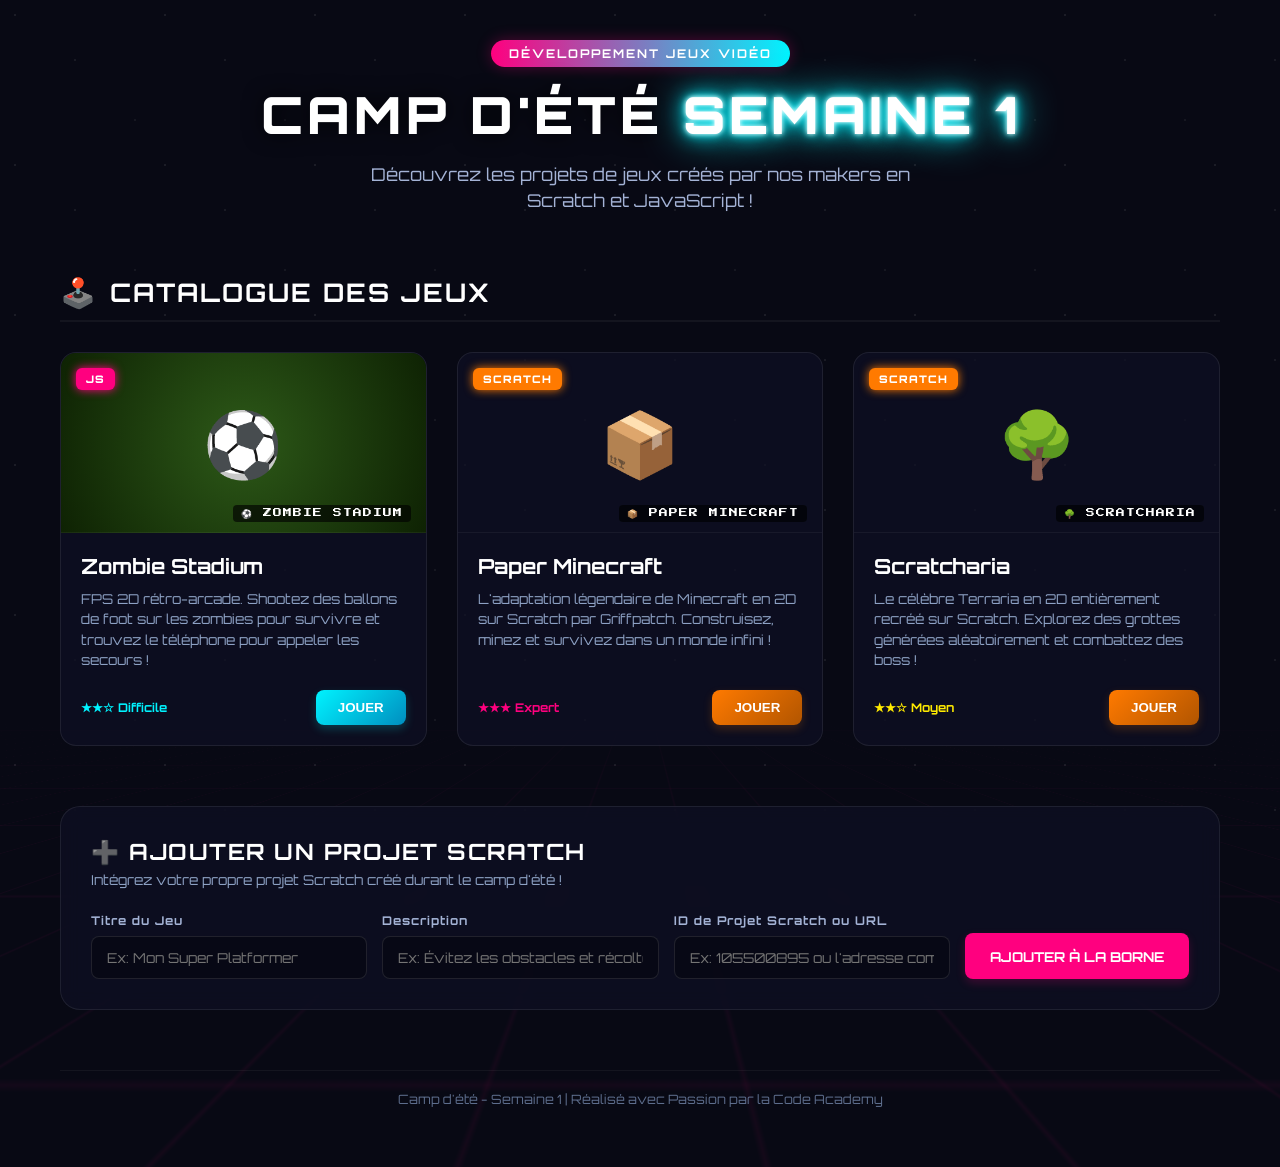
==== index.html @ 4192f021 "Initial commit - Portail Arcade & Zombie Stadium" ====
<!DOCTYPE html>
<html lang="fr">
<head>
    <meta charset="UTF-8">
    <meta name="viewport" content="width=device-width, initial-scale=1.0">
    <title>Camp d'été Semaine 1 - Borne d'Arcade</title>
    <!-- Polices Rétro & Modernes -->
    <link rel="preconnect" href="https://fonts.googleapis.com">
    <link rel="preconnect" href="https://fonts.gstatic.com" crossorigin>
    <link href="https://fonts.googleapis.com/css2?family=Orbitron:wght@400;700;900&family=Press+Start+2P&family=VT323&display=swap" rel="stylesheet">
    <link rel="stylesheet" href="portal_style.css">
</head>
<body>
    <div id="stars-background"></div>
    <div id="grid-background"></div>

    <div class="container">
        <!-- En-tête du Portail -->
        <header class="portal-header">
            <div class="sub-badge">DÉVELOPPEMENT JEUX VIDÉO</div>
            <h1 class="portal-title">CAMP D'ÉTÉ <span class="neon-text">SEMAINE 1</span></h1>
            <p class="portal-tagline">Découvrez les projets de jeux créés par nos makers en Scratch et JavaScript !</p>
        </header>

        <!-- Catalogue des Jeux -->
        <main class="games-catalog">
            <h2 class="section-title"><span class="icon">🕹️</span> CATALOGUE DES JEUX</h2>
            
            <div id="games-grid" class="games-grid">
                <!-- Jeu JS : Zombie Stadium (Default 1) -->
                <div class="game-card js-card" data-game-type="js" data-src="./zombie_stadium.html">
                    <div class="card-badge tag-js">JAVASCRIPT</div>
                    <div class="card-preview">
                        <div class="preview-overlay">⚽ ZOMBIE STADIUM</div>
                    </div>
                    <div class="card-content">
                        <h3>Zombie Stadium</h3>
                        <p class="card-desc">FPS 2D rétro-arcade. Shootez des ballons de foot sur les zombies pour survivre et trouvez le téléphone pour appeler les secours !</p>
                        <div class="card-controls">
                            <span class="difficulty easy">★★☆ Difficile</span>
                            <button class="play-btn">JOUER</button>
                        </div>
                    </div>
                </div>

                <!-- Jeu Scratch : Paper Minecraft (Default 2) -->
                <div class="game-card scratch-card" data-game-type="scratch" data-src="10128407">
                    <div class="card-badge tag-scratch">SCRATCH</div>
                    <div class="card-preview scratch-bg-1">
                        <div class="preview-overlay">📦 PAPER MINECRAFT</div>
                    </div>
                    <div class="card-content">
                        <h3>Paper Minecraft</h3>
                        <p class="card-desc">L'adaptation légendaire de Minecraft en 2D sur Scratch par Griffpatch. Construisez, minez et survivez !</p>
                        <div class="card-controls">
                            <span class="difficulty hard">★★★ Expert</span>
                            <button class="play-btn">JOUER</button>
                        </div>
                    </div>
                </div>

                <!-- Jeu Scratch : Scratcharia (Default 3) -->
                <div class="game-card scratch-card" data-game-type="scratch" data-src="12513470">
                    <div class="card-badge tag-scratch">SCRATCH</div>
                    <div class="card-preview scratch-bg-2">
                        <div class="preview-overlay">🌳 SCRATCHARIA</div>
                    </div>
                    <div class="card-content">
                        <h3>Scratcharia</h3>
                        <p class="card-desc">Le célèbre Terraria en 2D entièrement recréé sur Scratch. Explorez des grottes et combattez des boss !</p>
                        <div class="card-controls">
                            <span class="difficulty normal">★★☆ Moyen</span>
                            <button class="play-btn">JOUER</button>
                        </div>
                    </div>
                </div>
            </div>
        </main>

        <!-- Formulaire d'Ajout de Jeux Scratch -->
        <section class="add-game-section">
            <div class="form-header">
                <h2><span class="icon">➕</span> AJOUTER UN PROJET SCRATCH</h2>
                <p>Intégrez votre propre projet Scratch créé durant le camp d'été !</p>
            </div>
            
            <form id="add-game-form" class="add-game-form">
                <div class="form-group">
                    <label for="game-title">Titre du Jeu</label>
                    <input type="text" id="game-title" placeholder="Ex: Mon Super Platformer" required>
                </div>
                <div class="form-group">
                    <label for="game-desc">Description</label>
                    <input type="text" id="game-desc" placeholder="Ex: Évitez les obstacles et récoltez des pièces..." required>
                </div>
                <div class="form-group">
                    <label for="scratch-id">ID de Projet Scratch ou URL</label>
                    <input type="text" id="scratch-id" placeholder="Ex: 105500895 ou l'adresse complète du projet" required>
                </div>
                <button type="submit" class="submit-btn">AJOUTER À LA BORNE</button>
            </form>
        </section>

        <!-- Footer -->
        <footer class="portal-footer">
            <p>Camp d'été - Semaine 1 | Réalisé avec Passion par la Code Academy</p>
        </footer>
    </div>

    <!-- MODAL DE LA BORNE D'ARCADE (Interactive Cabinet) -->
    <div id="arcade-modal" class="arcade-modal">
        <div class="cabinet-overlay-close" id="btn-close-overlay"></div>
        <div class="arcade-cabinet-structure">
            <!-- Haut de la borne d'arcade (Marquee lumineuse) -->
            <div class="cabinet-marquee">
                <div class="marquee-text neon-magenta-glow">ARCADE WEEK 1</div>
            </div>

            <!-- Partie écran de la borne -->
            <div class="cabinet-body">
                <div class="cabinet-screen-bezel">
                    <!-- Filtres CRT rétro -->
                    <div id="modal-crt-overlay" class="crt-on"></div>
                    <div id="modal-scanline-overlay"></div>
                    
                    <!-- L'Écran du Jeu (Iframe) -->
                    <div class="screen-glass">
                        <iframe id="arcade-iframe" src="" allowtransparency="true" frameborder="0" scrolling="no" allowfullscreen="true" allow="autoplay; gamepad"></iframe>
                    </div>
                </div>

                <!-- Panneau de contrôle physique de la borne (Boutons / Joystick stylisés) -->
                <div class="cabinet-controls-panel">
                    <div class="joystick-group">
                        <div class="joystick-base">
                            <div class="joystick-shaft">
                                <div class="joystick-ball"></div>
                            </div>
                        </div>
                        <span class="control-label">DIRECTION</span>
                    </div>

                    <div class="cabinet-status-screen">
                        <div class="status-title" id="active-game-title">CHARGEMENT...</div>
                        <div class="status-action">COIN : 1 / PLAYER 1</div>
                    </div>

                    <div class="action-buttons-group">
                        <div class="btn-item">
                            <button class="arcade-phy-btn btn-red" id="btn-modal-crt" title="Filtre CRT"></button>
                            <span class="control-label">CRT ON/OFF</span>
                        </div>
                        <div class="btn-item">
                            <button class="arcade-phy-btn btn-blue" id="btn-modal-fullscreen" title="Plein Écran"></button>
                            <span class="control-label">P. ÉCRAN</span>
                        </div>
                        <div class="btn-item">
                            <button class="arcade-phy-btn btn-yellow" id="btn-modal-close" title="Quitter"></button>
                            <span class="control-label">QUITTER</span>
                        </div>
                    </div>
                </div>
            </div>
            
            <!-- Bas de la borne d'arcade (Monnayeur stylisé) -->
            <div class="cabinet-coin-door">
                <div class="coin-insert">
                    <div class="coin-slot"></div>
                    <div class="coin-button">25¢ INSERT COIN TO PLAY</div>
                </div>
            </div>
        </div>
    </div>
    
    <script src="portal.js"></script>
</body>
</html>
---- portal_style.css ----
/* Design Système Portail */
:root {
    --bg-deep: #080914;
    --neon-pink: #ff007f;
    --neon-blue: #00f3ff;
    --neon-orange: #ff7a00;
    --neon-yellow: #ffea00;
    --glass-bg: rgba(15, 17, 36, 0.7);
    --glass-border: rgba(255, 255, 255, 0.08);
    --card-hover-shadow: 0 10px 30px rgba(0, 243, 255, 0.2);
}

* {
    box-sizing: border-box;
    margin: 0;
    padding: 0;
}

body {
    background-color: var(--bg-deep);
    color: #ffffff;
    font-family: 'Orbitron', 'Segoe UI', Tahoma, Geneva, Verdana, sans-serif;
    min-height: 100vh;
    overflow-x: hidden;
    position: relative;
}

/* Arrière-plans cyberpunk animés */
#stars-background {
    position: fixed;
    top: 0;
    left: 0;
    width: 100%;
    height: 100%;
    background-image: 
        radial-gradient(circle at 10% 10%, rgba(255,255,255,0.08) 1px, transparent 1px),
        radial-gradient(circle at 90% 80%, rgba(255,255,255,0.06) 1px, transparent 1px),
        radial-gradient(circle at 50% 40%, rgba(255,255,255,0.07) 1.5px, transparent 1.5px);
    background-size: 150px 150px;
    z-index: -2;
}

#grid-background {
    position: fixed;
    bottom: -150px;
    left: -50%;
    width: 200%;
    height: 600px;
    background-image: 
        linear-gradient(rgba(255, 0, 127, 0.05) 1px, transparent 1px),
        linear-gradient(90deg, rgba(255, 0, 127, 0.05) 1px, transparent 1px);
    background-size: 50px 50px;
    transform: perspective(300px) rotateX(75deg);
    z-index: -1;
    pointer-events: none;
    mask-image: linear-gradient(to top, rgba(0,0,0,1) 0%, rgba(0,0,0,0) 80%);
}

.container {
    max-width: 1200px;
    margin: 0 auto;
    padding: 40px 20px;
}

/* En-tête */
.portal-header {
    text-align: center;
    margin-bottom: 60px;
}

.sub-badge {
    display: inline-block;
    background: linear-gradient(90deg, var(--neon-pink), var(--neon-blue));
    padding: 6px 18px;
    border-radius: 20px;
    font-size: 0.75rem;
    font-weight: bold;
    letter-spacing: 2px;
    margin-bottom: 15px;
    box-shadow: 0 0 15px rgba(255, 0, 127, 0.3);
}

.portal-title {
    font-size: 3.2rem;
    font-weight: 900;
    letter-spacing: 4px;
    margin-bottom: 15px;
    text-shadow: 0 0 20px rgba(0,0,0,0.8);
}

.portal-title span {
    color: #fff;
    text-shadow: 
        0 0 5px #fff,
        0 0 10px var(--neon-blue),
        0 0 20px var(--neon-blue),
        0 0 40px var(--neon-blue);
}

.portal-tagline {
    font-size: 1.1rem;
    color: #a4b3d6;
    max-width: 600px;
    margin: 0 auto;
    line-height: 1.5;
}

/* Catalogue Section */
.section-title {
    font-size: 1.6rem;
    letter-spacing: 2px;
    margin-bottom: 30px;
    border-bottom: 2px solid rgba(255, 255, 255, 0.05);
    padding-bottom: 10px;
    display: flex;
    align-items: center;
    gap: 12px;
}

.section-title .icon {
    font-size: 1.8rem;
}

/* Grille de cartes de jeux */
.games-grid {
    display: grid;
    grid-template-columns: repeat(auto-fill, minmax(340px, 1fr));
    gap: 30px;
    margin-bottom: 60px;
}

.game-card {
    background: var(--glass-bg);
    border: 1px solid var(--glass-border);
    border-radius: 16px;
    overflow: hidden;
    position: relative;
    transition: all 0.3s cubic-bezier(0.165, 0.84, 0.44, 1);
    display: flex;
    flex-direction: column;
}

.game-card:hover {
    transform: translateY(-8px);
    border-color: var(--neon-blue);
    box-shadow: var(--card-hover-shadow);
}

.game-card.scratch-card:hover {
    border-color: var(--neon-orange);
    box-shadow: 0 10px 30px rgba(255, 122, 0, 0.15);
}

.card-badge {
    position: absolute;
    top: 15px;
    left: 15px;
    padding: 4px 10px;
    border-radius: 6px;
    font-size: 0.65rem;
    font-weight: 900;
    letter-spacing: 1px;
    z-index: 5;
}

.tag-js {
    background: var(--neon-pink);
    box-shadow: 0 0 10px var(--neon-pink);
}

.tag-scratch {
    background: var(--neon-orange);
    box-shadow: 0 0 10px var(--neon-orange);
}

.card-preview {
    height: 180px;
    background: linear-gradient(135deg, #1d2138 0%, #0d0f1b 100%);
    position: relative;
    display: flex;
    justify-content: center;
    align-items: center;
    border-bottom: 1px solid rgba(255,255,255,0.05);
    background-size: cover;
    background-position: center;
}

/* Image par défaut pour Zombie Stadium */
.js-card .card-preview {
    background-image: radial-gradient(circle, #2d5918 0%, #0e2203 100%);
}

.js-card .card-preview::before {
    content: '⚽';
    font-size: 4rem;
}

/* Décorations pour Scratch cards */
.scratch-bg-1 {
    background-image: radial-gradient(circle, #ff8c00 0%, #3e1b00 100%);
}
.scratch-bg-1::before {
    content: '📦';
    font-size: 4rem;
}

.scratch-bg-2 {
    background-image: radial-gradient(circle, #0099ff 0%, #002244 100%);
}
.scratch-bg-2::before {
    content: '🌳';
    font-size: 4rem;
}

.scratch-bg-custom {
    background-image: radial-gradient(circle, #9c27b0 0%, #1a0033 100%);
}
.scratch-bg-custom::before {
    content: '🕹️';
    font-size: 4rem;
}

.preview-overlay {
    position: absolute;
    bottom: 10px;
    right: 15px;
    background: rgba(0, 0, 0, 0.65);
    padding: 3px 8px;
    border-radius: 4px;
    font-family: 'Press Start 2P', monospace;
    font-size: 0.55rem;
    color: #fff;
    letter-spacing: 1px;
}

.card-content {
    padding: 20px;
    flex-grow: 1;
    display: flex;
    flex-direction: column;
    justify-content: space-between;
}

.card-content h3 {
    font-size: 1.3rem;
    margin-bottom: 10px;
    font-weight: 700;
}

.card-desc {
    font-size: 0.85rem;
    color: #8da1c4;
    line-height: 1.5;
    margin-bottom: 20px;
}

.card-controls {
    display: flex;
    justify-content: space-between;
    align-items: center;
    margin-top: auto;
}

.difficulty {
    font-size: 0.75rem;
    font-weight: bold;
}

.difficulty.easy { color: var(--neon-blue); }
.difficulty.normal { color: var(--neon-yellow); }
.difficulty.hard { color: var(--neon-pink); }

.play-btn {
    background: linear-gradient(135deg, var(--neon-blue) 0%, #008ebf 100%);
    color: #fff;
    border: none;
    padding: 10px 22px;
    border-radius: 8px;
    font-weight: bold;
    cursor: pointer;
    box-shadow: 0 4px 10px rgba(0, 243, 255, 0.2);
    transition: all 0.2s;
}

.play-btn:hover {
    transform: scale(1.05);
    box-shadow: 0 4px 18px rgba(0, 243, 255, 0.4);
}

.scratch-card .play-btn {
    background: linear-gradient(135deg, var(--neon-orange) 0%, #b25500 100%);
    box-shadow: 0 4px 10px rgba(255, 122, 0, 0.2);
}

.scratch-card .play-btn:hover {
    box-shadow: 0 4px 18px rgba(255, 122, 0, 0.4);
}

/* Formulaire d'Ajout de Jeu */
.add-game-section {
    background: var(--glass-bg);
    border: 1px solid var(--glass-border);
    border-radius: 20px;
    padding: 30px;
    margin-bottom: 60px;
    backdrop-filter: blur(10px);
}

.form-header {
    margin-bottom: 25px;
}

.form-header h2 {
    font-size: 1.4rem;
    letter-spacing: 1.5px;
    margin-bottom: 5px;
}

.form-header p {
    font-size: 0.85rem;
    color: #8da1c4;
}

.add-game-form {
    display: grid;
    grid-template-columns: repeat(3, 1fr) auto;
    gap: 15px;
    align-items: flex-end;
}

@media (max-width: 900px) {
    .add-game-form {
        grid-template-columns: 1fr;
    }
}

.form-group {
    display: flex;
    flex-direction: column;
    gap: 8px;
}

.form-group label {
    font-size: 0.75rem;
    letter-spacing: 1px;
    color: #a4b3d6;
    font-weight: bold;
}

.form-group input {
    background: rgba(0,0,0,0.3);
    border: 1px solid rgba(255,255,255,0.1);
    border-radius: 8px;
    padding: 12px 15px;
    color: #fff;
    font-family: inherit;
    font-size: 0.85rem;
    outline: none;
    transition: border-color 0.2s;
}

.form-group input:focus {
    border-color: var(--neon-blue);
}

.submit-btn {
    background: var(--neon-pink);
    color: #fff;
    border: none;
    border-radius: 8px;
    padding: 12px 25px;
    font-weight: bold;
    font-family: inherit;
    font-size: 0.85rem;
    cursor: pointer;
    box-shadow: 0 4px 10px rgba(255, 0, 127, 0.2);
    transition: all 0.2s;
    height: 46px;
}

.submit-btn:hover {
    background: #ff2a94;
    transform: scale(1.02);
    box-shadow: 0 4px 18px rgba(255, 0, 127, 0.4);
}

/* Footer */
.portal-footer {
    text-align: center;
    padding: 20px 0;
    border-top: 1px solid rgba(255,255,255,0.05);
    color: #5d6d8c;
    font-size: 0.8rem;
}

/* MODAL DE LA BORNE D'ARCADE */
.arcade-modal {
    position: fixed;
    top: 0;
    left: 0;
    width: 100%;
    height: 100%;
    background: rgba(0, 0, 0, 0.85);
    z-index: 1000;
    display: none;
    justify-content: center;
    align-items: center;
    padding: 20px;
    backdrop-filter: blur(8px);
}

.cabinet-overlay-close {
    position: absolute;
    top: 0;
    left: 0;
    width: 100%;
    height: 100%;
    z-index: 1001;
    cursor: zoom-out;
}

/* Structure de la Borne d'Arcade Virtuelle en CSS */
.arcade-cabinet-structure {
    position: relative;
    width: 720px;
    background: linear-gradient(135deg, #1b1e2e 0%, #0d0f19 100%);
    border: 8px solid #282d47;
    border-radius: 20px 20px 10px 10px;
    box-shadow: 
        0 0 50px rgba(255, 0, 127, 0.25),
        inset 0 0 40px rgba(0,0,0,0.8);
    display: flex;
    flex-direction: column;
    z-index: 1002;
    overflow: hidden;
}

/* Fronton / Marquee de la borne */
.cabinet-marquee {
    background: #0f101a;
    border-bottom: 6px solid #ff007f;
    padding: 15px 0;
    text-align: center;
    box-shadow: inset 0 0 20px rgba(255, 0, 127, 0.3);
}

.marquee-text {
    font-family: 'Press Start 2P', monospace;
    font-size: 1.4rem;
    letter-spacing: 2px;
}

.neon-magenta-glow {
    color: #fff;
    text-shadow: 
        0 0 5px #fff,
        0 0 10px var(--neon-pink),
        0 0 20px var(--neon-pink);
}

/* Écran */
.cabinet-body {
    background: #070911;
    padding: 20px;
    display: flex;
    flex-direction: column;
    align-items: center;
    gap: 15px;
}

.cabinet-screen-bezel {
    position: relative;
    background: #111425;
    border: 14px solid #000;
    border-radius: 8px;
    width: 100%;
    height: 420px;
    overflow: hidden;
    box-shadow: inset 0 0 40px rgba(0,0,0,0.9);
}

/* Écran CRT */
.screen-glass {
    width: 100%;
    height: 100%;
    position: relative;
    z-index: 5;
}

#arcade-iframe {
    width: 100%;
    height: 100%;
    border: none;
    background: #000;
}

/* Filtres CRT sur Iframe */
#modal-crt-overlay.crt-on {
    position: absolute;
    top: 0;
    left: 0;
    width: 100%;
    height: 100%;
    background: radial-gradient(
        circle at center,
        rgba(18, 24, 45, 0) 60%,
        rgba(0, 0, 0, 0.4) 100%
    );
    box-shadow: inset 0 0 80px rgba(0, 243, 255, 0.2);
    z-index: 10;
    pointer-events: none;
}

#modal-scanline-overlay {
    position: absolute;
    top: 0;
    left: 0;
    width: 100%;
    height: 100%;
    background: linear-gradient(
        rgba(18, 16, 16, 0) 50%,
        rgba(0, 0, 0, 0.2) 50%
    );
    background-size: 100% 4px;
    z-index: 11;
    pointer-events: none;
}

/* Panneau de Contrôle */
.cabinet-controls-panel {
    background: linear-gradient(180deg, #1d2138 0%, #0d0f19 100%);
    border-top: 4px solid #2d3454;
    border-radius: 10px;
    width: 100%;
    padding: 15px 25px;
    display: flex;
    justify-content: space-between;
    align-items: center;
    box-shadow: inset 0 5px 15px rgba(255,255,255,0.05);
}

.joystick-group {
    display: flex;
    flex-direction: column;
    align-items: center;
    gap: 6px;
}

.joystick-base {
    width: 50px;
    height: 50px;
    background: #000;
    border-radius: 50%;
    border: 3px solid #333c5e;
    position: relative;
}

.joystick-shaft {
    width: 6px;
    height: 28px;
    background: #90a4ae;
    position: absolute;
    bottom: 25px;
    left: 19px;
    transform-origin: bottom center;
    animation: joystick-wiggle 4s infinite ease-in-out;
}

.joystick-ball {
    width: 20px;
    height: 20px;
    background: var(--neon-pink);
    border-radius: 50%;
    position: absolute;
    top: -12px;
    left: -7px;
    box-shadow: 0 0 10px var(--neon-pink);
}

@keyframes joystick-wiggle {
    0%, 100% { transform: rotate(0deg); }
    20% { transform: rotate(10deg); }
    40% { transform: rotate(-8deg); }
    60% { transform: rotate(15deg); }
    80% { transform: rotate(-12deg); }
}

.cabinet-status-screen {
    background: #020202;
    border: 2px solid #333c5e;
    border-radius: 4px;
    padding: 8px 15px;
    text-align: center;
    font-family: 'Press Start 2P', monospace;
    font-size: 0.55rem;
    color: var(--neon-blue);
    text-shadow: 0 0 5px var(--neon-blue);
    flex-grow: 1;
    margin: 0 30px;
    height: 52px;
    display: flex;
    flex-direction: column;
    justify-content: center;
    gap: 5px;
}

.status-title {
    white-space: nowrap;
    overflow: hidden;
    text-overflow: ellipsis;
    max-width: 250px;
}

.status-action {
    color: #555;
    animation: status-flash 1s infinite alternate;
}

@keyframes status-flash {
    from { color: #555; }
    to { color: var(--neon-yellow); }
}

.action-buttons-group {
    display: flex;
    gap: 12px;
}

.btn-item {
    display: flex;
    flex-direction: column;
    align-items: center;
    gap: 6px;
}

.control-label {
    font-size: 0.5rem;
    font-weight: bold;
    color: #64748b;
    letter-spacing: 1px;
}

.arcade-phy-btn {
    width: 32px;
    height: 32px;
    border-radius: 50%;
    border: none;
    cursor: pointer;
    position: relative;
    box-shadow: 
        0 4px 0 #000,
        0 4px 6px rgba(0,0,0,0.5);
    transition: transform 0.1s, box-shadow 0.1s;
}

.arcade-phy-btn:active {
    transform: translateY(3px);
    box-shadow: 
        0 1px 0 #000,
        0 1px 3px rgba(0,0,0,0.5);
}

.btn-red {
    background: linear-gradient(135deg, #ff0055 0%, #b3003b 100%);
}
.btn-blue {
    background: linear-gradient(135deg, #00c3ff 0%, #008ebf 100%);
}
.btn-yellow {
    background: linear-gradient(135deg, #ffea00 0%, #ccbb00 100%);
}

/* Bas de la borne (Monnayeur) */
.cabinet-coin-door {
    background: #0e101a;
    border-top: 6px solid #282d47;
    height: 80px;
    display: flex;
    justify-content: center;
    align-items: center;
}

.coin-insert {
    background: #1e1e1e;
    border: 3px solid #333;
    border-radius: 4px;
    padding: 8px 15px;
    display: flex;
    align-items: center;
    gap: 10px;
    box-shadow: inset 0 0 10px rgba(0,0,0,0.8);
}

.coin-slot {
    width: 6px;
    height: 22px;
    background: #ff3131;
    box-shadow: 0 0 8px #ff3131;
    border-radius: 1px;
}

.coin-button {
    font-family: 'Press Start 2P', monospace;
    font-size: 0.45rem;
    color: #ff3131;
    text-shadow: 0 0 4px #ff3131;
    animation: flash-text 1.5s infinite alternate;
}

@keyframes flash-text {
    0% { opacity: 0.3; }
    100% { opacity: 1; }
}
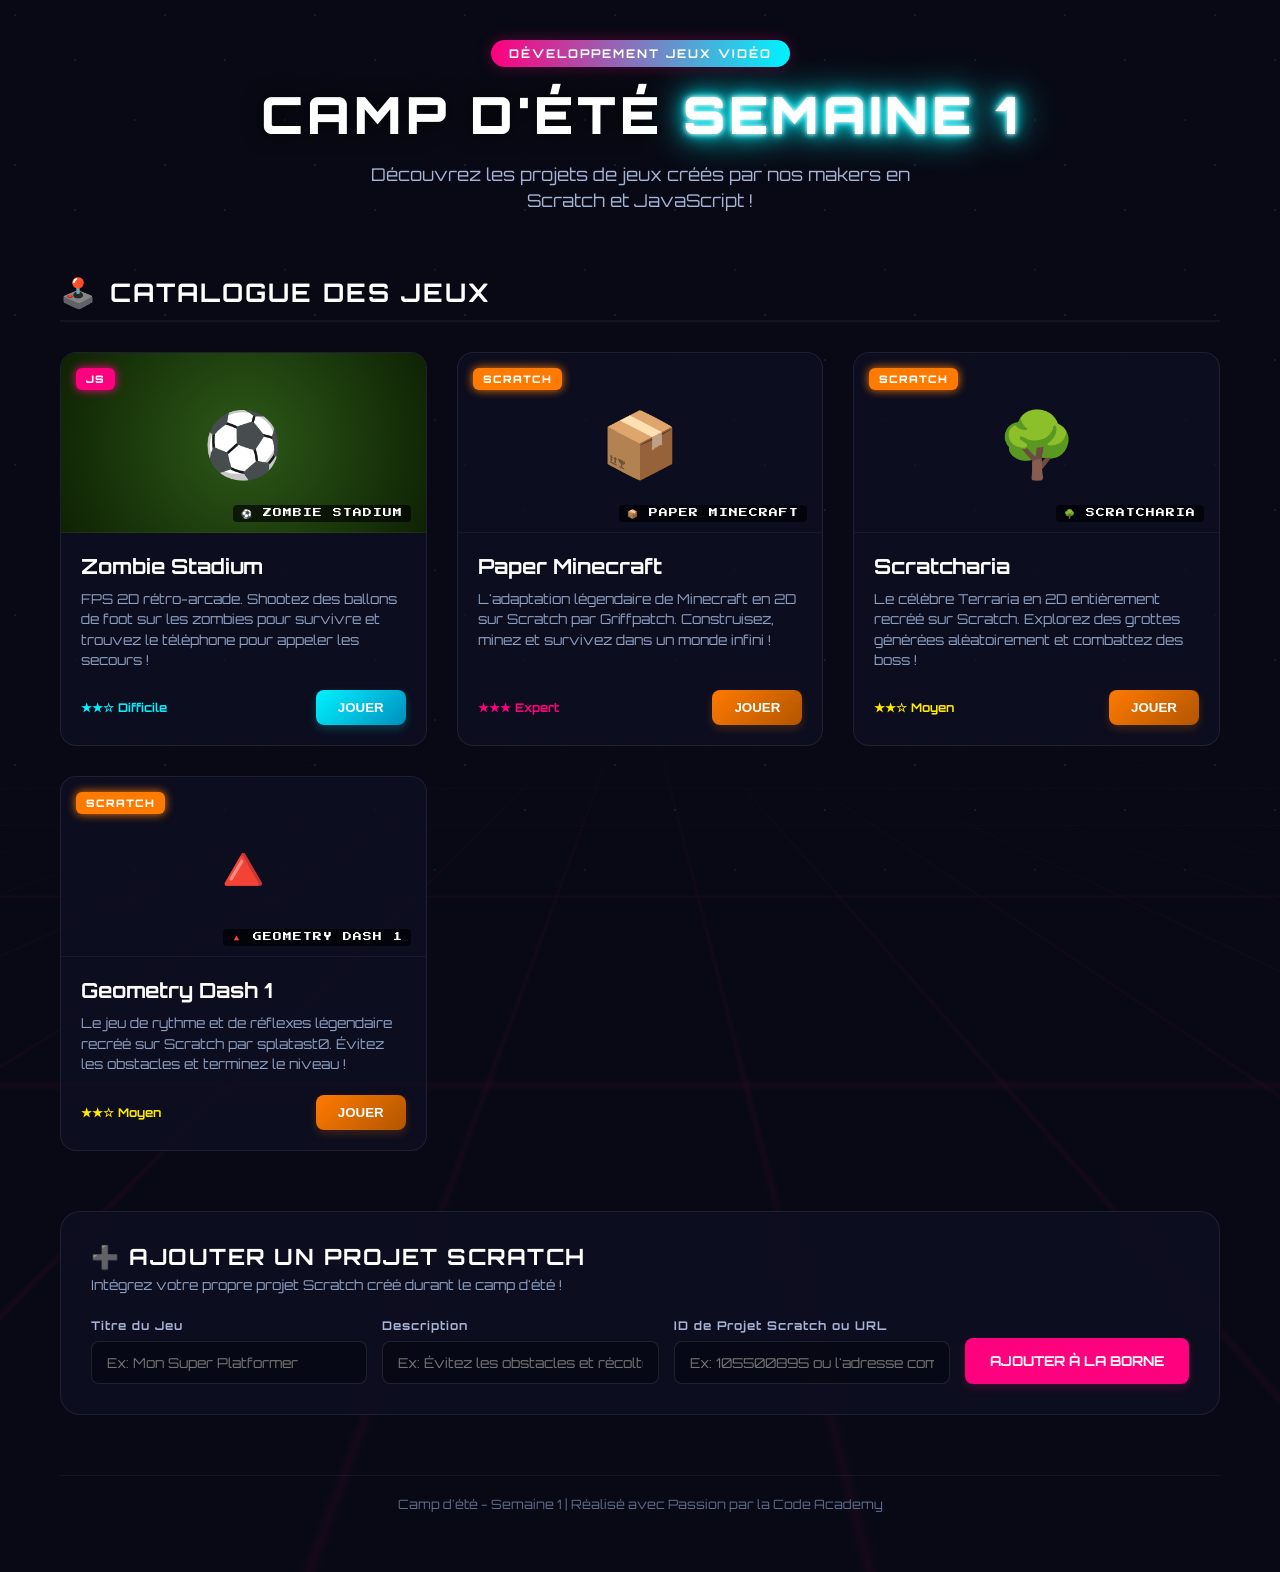
==== commit 1c22e31a: "Add Geometry Dash 1 project" ====
--- a/index.html
+++ b/index.html
@@ -68,6 +68,22 @@
                     <div class="card-content">
                         <h3>Scratcharia</h3>
                         <p class="card-desc">Le célèbre Terraria en 2D entièrement recréé sur Scratch. Explorez des grottes et combattez des boss !</p>
+                        <div class="card-controls">
+                            <span class="difficulty normal">★★☆ Moyen</span>
+                            <button class="play-btn">JOUER</button>
+                        </div>
+                    </div>
+                </div>
+
+                <!-- Jeu Scratch : Geometry Dash 1 (Default 4) -->
+                <div class="game-card scratch-card" data-game-type="scratch" data-src="1351612590">
+                    <div class="card-badge tag-scratch">SCRATCH</div>
+                    <div class="card-preview scratch-bg-3" style="background-image: url('https://uploads.scratch.mit.edu/projects/thumbnails/1351612590.png')">
+                        <div class="preview-overlay">🔺 GEOMETRY DASH 1</div>
+                    </div>
+                    <div class="card-content">
+                        <h3>Geometry Dash 1</h3>
+                        <p class="card-desc">Le jeu de rythme et de réflexes légendaire recréé sur Scratch par splatast0. Évitez les obstacles et terminez le niveau !</p>
                         <div class="card-controls">
                             <span class="difficulty normal">★★☆ Moyen</span>
                             <button class="play-btn">JOUER</button>
--- a/portal_style.css
+++ b/portal_style.css
@@ -212,6 +212,14 @@
     font-size: 4rem;
 }
 
+.scratch-bg-3 {
+    background-image: radial-gradient(circle, #39ff14 0%, #0a2f00 100%);
+}
+.scratch-bg-3::before {
+    content: '🔺';
+    font-size: 4rem;
+}
+
 .scratch-bg-custom {
     background-image: radial-gradient(circle, #9c27b0 0%, #1a0033 100%);
 }
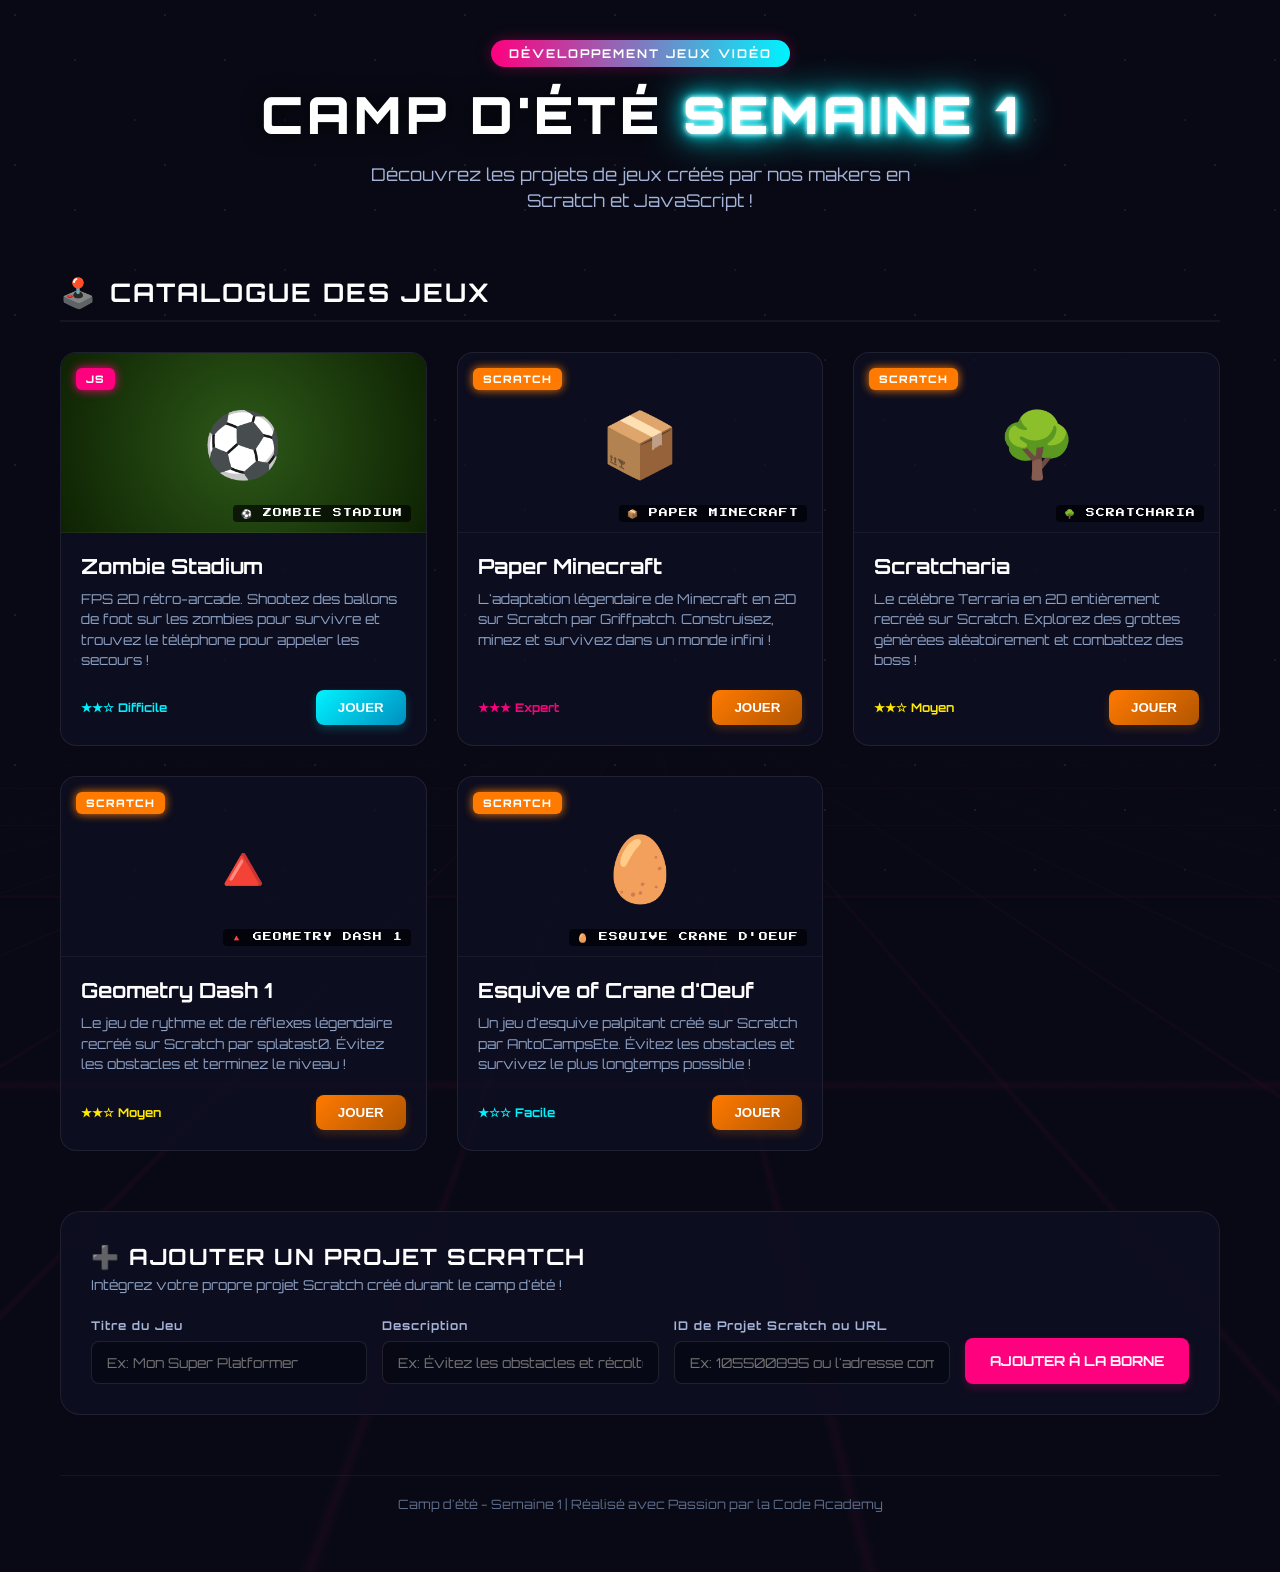
==== commit 7116e091: "Add Esquive of Crane d'Oeuf project" ====
--- a/index.html
+++ b/index.html
@@ -90,6 +90,22 @@
                         </div>
                     </div>
                 </div>
+
+                <!-- Jeu Scratch : Esquive of Crane d'Oeuf (Default 5) -->
+                <div class="game-card scratch-card" data-game-type="scratch" data-src="1351870577">
+                    <div class="card-badge tag-scratch">SCRATCH</div>
+                    <div class="card-preview scratch-bg-4" style="background-image: url('https://uploads.scratch.mit.edu/projects/thumbnails/1351870577.png')">
+                        <div class="preview-overlay">🥚 ESQUIVE CRANE D'OEUF</div>
+                    </div>
+                    <div class="card-content">
+                        <h3>Esquive of Crane d'Oeuf</h3>
+                        <p class="card-desc">Un jeu d'esquive palpitant créé sur Scratch par AntoCampsEte. Évitez les obstacles et survivez le plus longtemps possible !</p>
+                        <div class="card-controls">
+                            <span class="difficulty easy">★☆☆ Facile</span>
+                            <button class="play-btn">JOUER</button>
+                        </div>
+                    </div>
+                </div>
             </div>
         </main>
 
--- a/portal_style.css
+++ b/portal_style.css
@@ -220,6 +220,14 @@
     font-size: 4rem;
 }
 
+.scratch-bg-4 {
+    background-image: radial-gradient(circle, #ff00ff 0%, #3a003a 100%);
+}
+.scratch-bg-4::before {
+    content: '🥚';
+    font-size: 4rem;
+}
+
 .scratch-bg-custom {
     background-image: radial-gradient(circle, #9c27b0 0%, #1a0033 100%);
 }
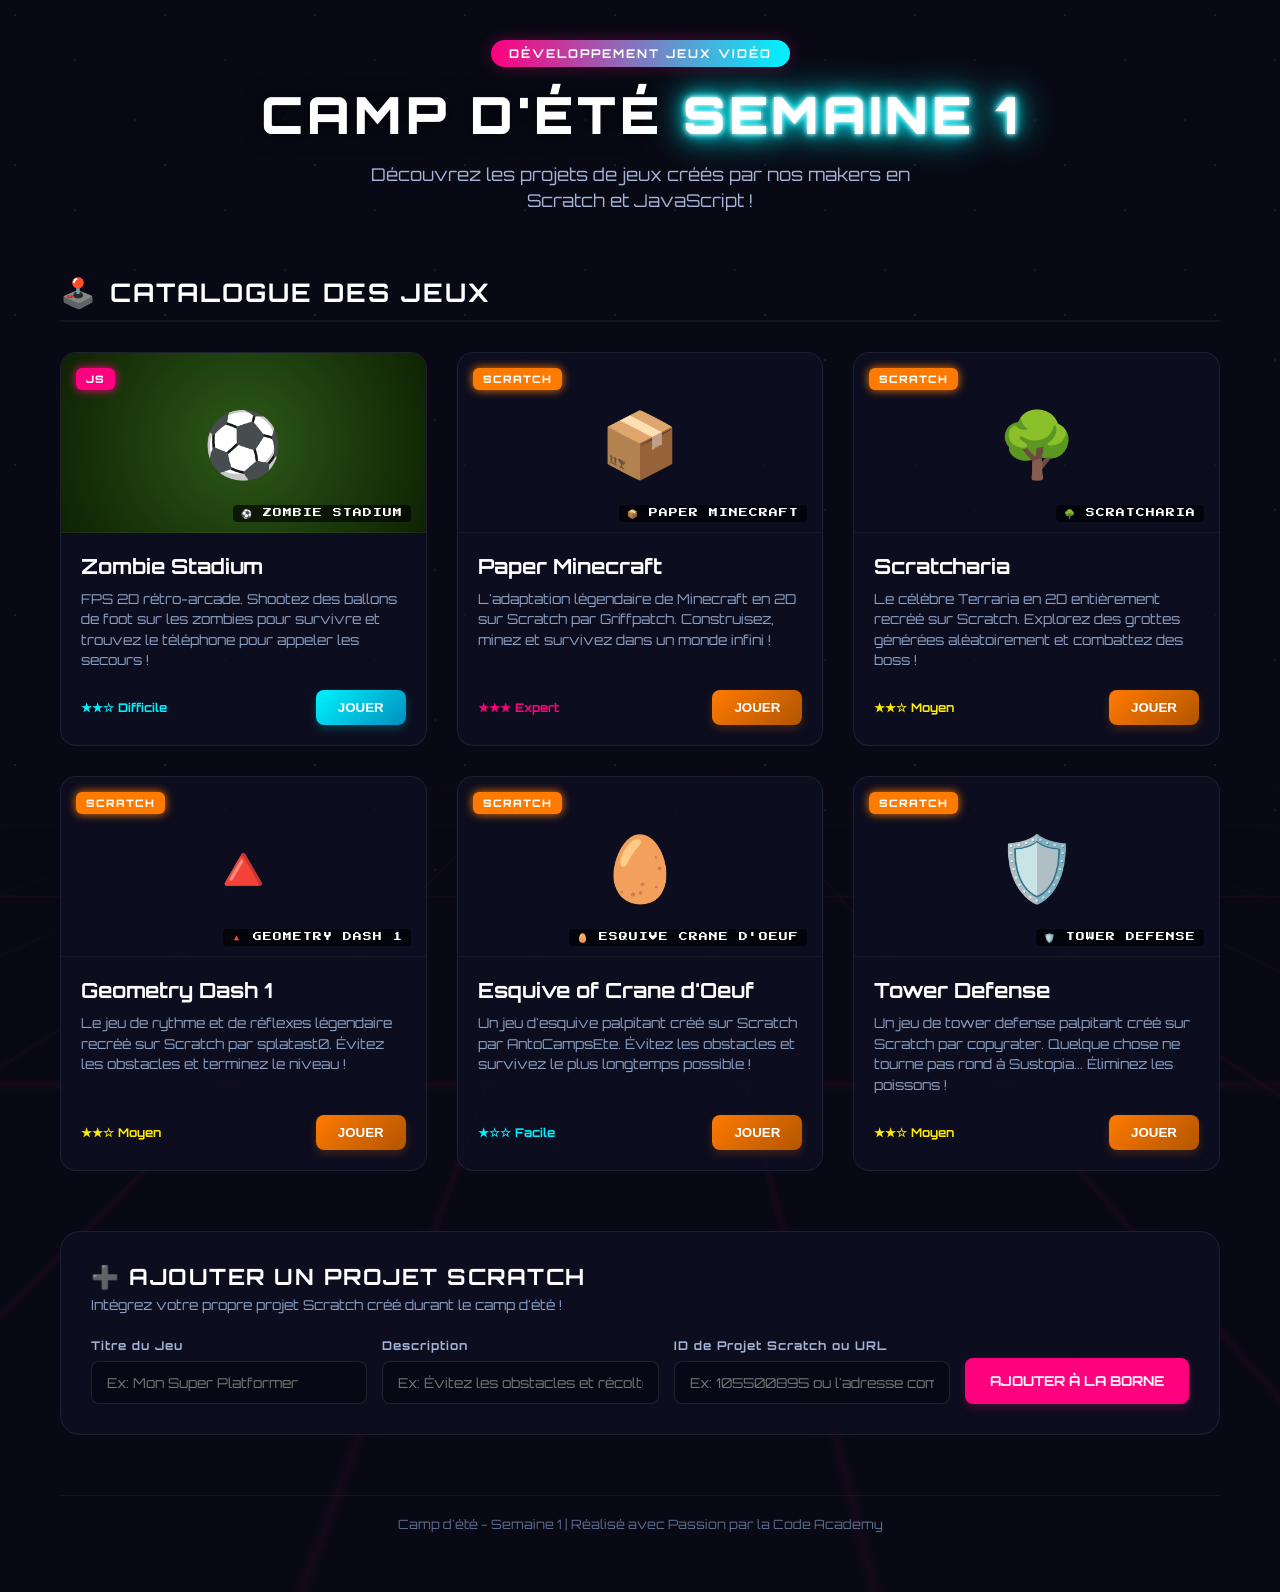
==== commit ef911d0d: "ajout jeux" ====
--- a/index.html
+++ b/index.html
@@ -106,6 +106,22 @@
                         </div>
                     </div>
                 </div>
+
+                <!-- Jeu Scratch : Tower Defense (Default 6) -->
+                <div class="game-card scratch-card" data-game-type="scratch" data-src="1351865785">
+                    <div class="card-badge tag-scratch">SCRATCH</div>
+                    <div class="card-preview scratch-bg-5" style="background-image: url('https://uploads.scratch.mit.edu/projects/thumbnails/1351865785.png')">
+                        <div class="preview-overlay">🛡️ TOWER DEFENSE</div>
+                    </div>
+                    <div class="card-content">
+                        <h3>Tower Defense</h3>
+                        <p class="card-desc">Un jeu de tower defense palpitant créé sur Scratch par copyrater. Quelque chose ne tourne pas rond à Sustopia... Éliminez les poissons !</p>
+                        <div class="card-controls">
+                            <span class="difficulty normal">★★☆ Moyen</span>
+                            <button class="play-btn">JOUER</button>
+                        </div>
+                    </div>
+                </div>
             </div>
         </main>
 
--- a/portal_style.css
+++ b/portal_style.css
@@ -228,6 +228,14 @@
     font-size: 4rem;
 }
 
+.scratch-bg-5 {
+    background-image: radial-gradient(circle, #00e5ff 0%, #002d33 100%);
+}
+.scratch-bg-5::before {
+    content: '🛡️';
+    font-size: 4rem;
+}
+
 .scratch-bg-custom {
     background-image: radial-gradient(circle, #9c27b0 0%, #1a0033 100%);
 }
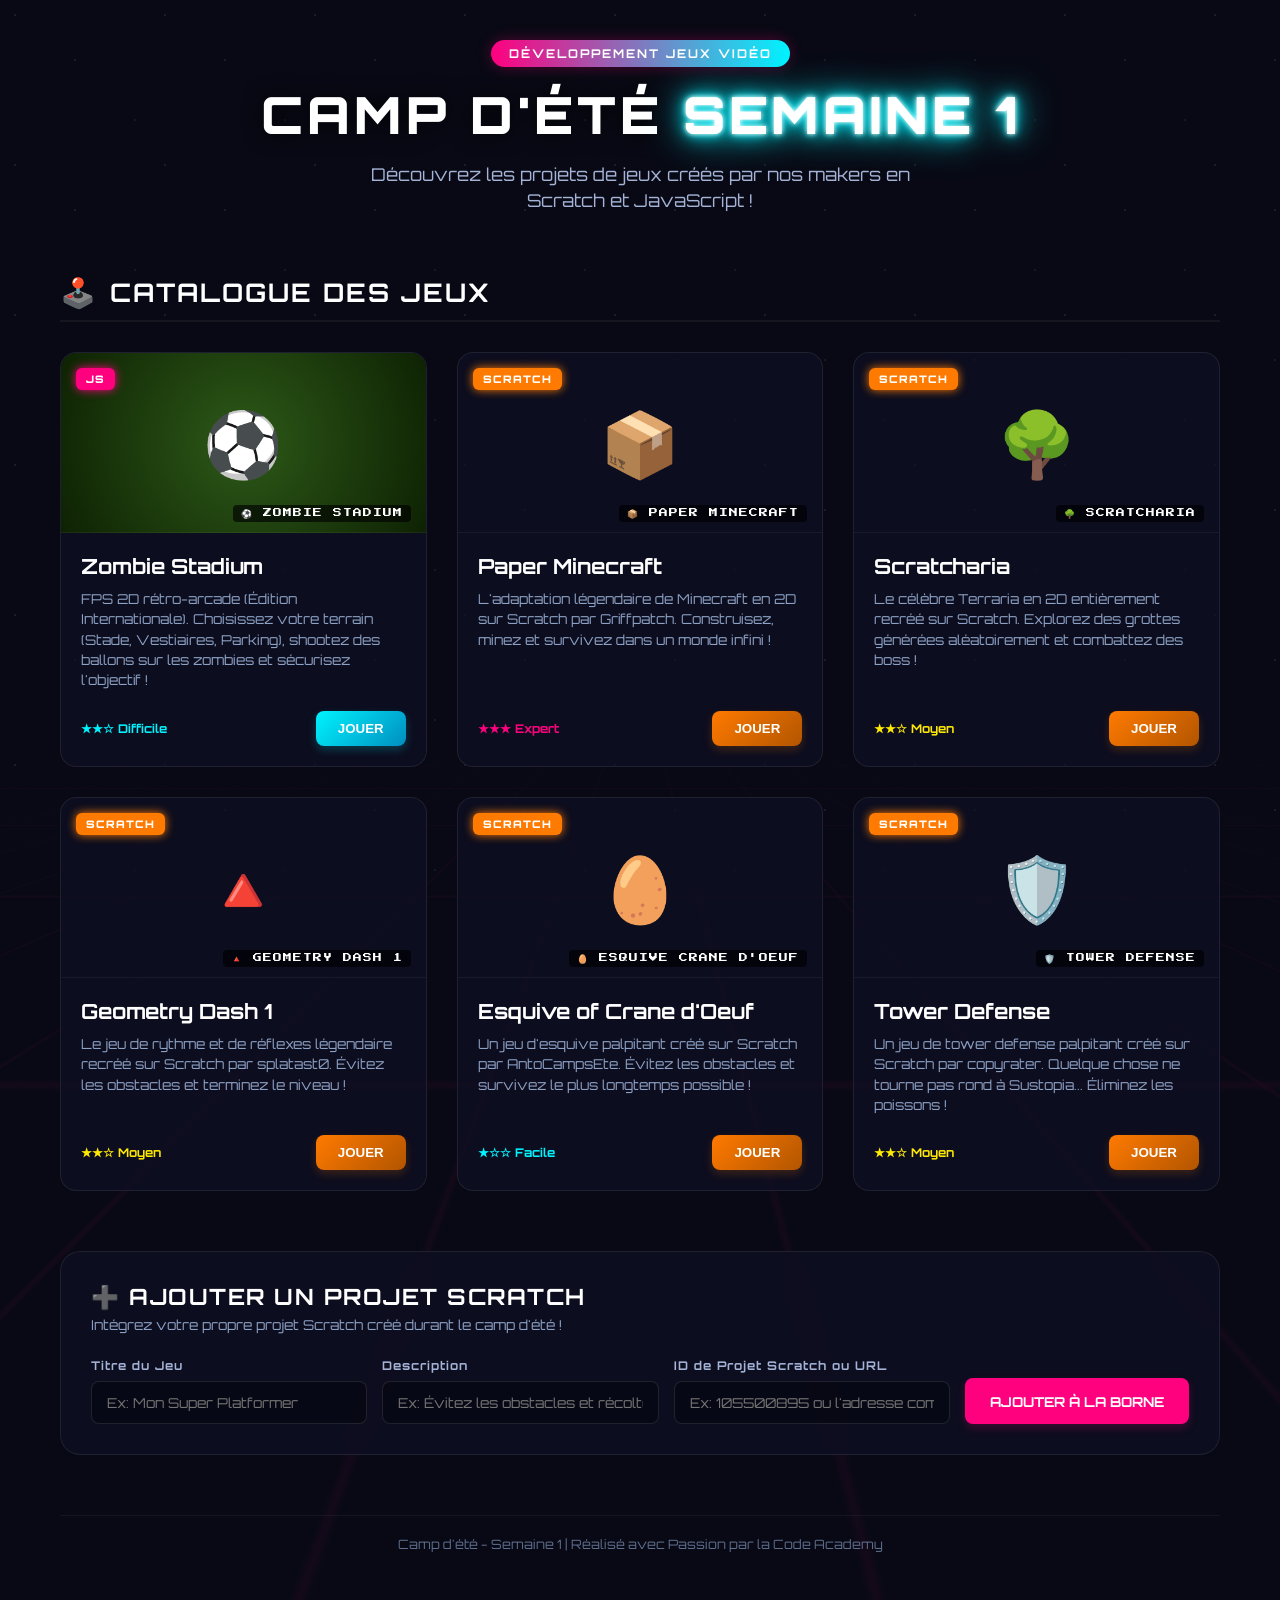
==== commit 8208ad2a: "modif v3 zombieStadium" ====
--- a/index.html
+++ b/index.html
@@ -35,7 +35,7 @@
                     </div>
                     <div class="card-content">
                         <h3>Zombie Stadium</h3>
-                        <p class="card-desc">FPS 2D rétro-arcade. Shootez des ballons de foot sur les zombies pour survivre et trouvez le téléphone pour appeler les secours !</p>
+                        <p class="card-desc">FPS 2D rétro-arcade (Édition Internationale). Choisissez votre terrain (Stade, Vestiaires, Parking), shootez des ballons sur les zombies et sécurisez l'objectif !</p>
                         <div class="card-controls">
                             <span class="difficulty easy">★★☆ Difficile</span>
                             <button class="play-btn">JOUER</button>
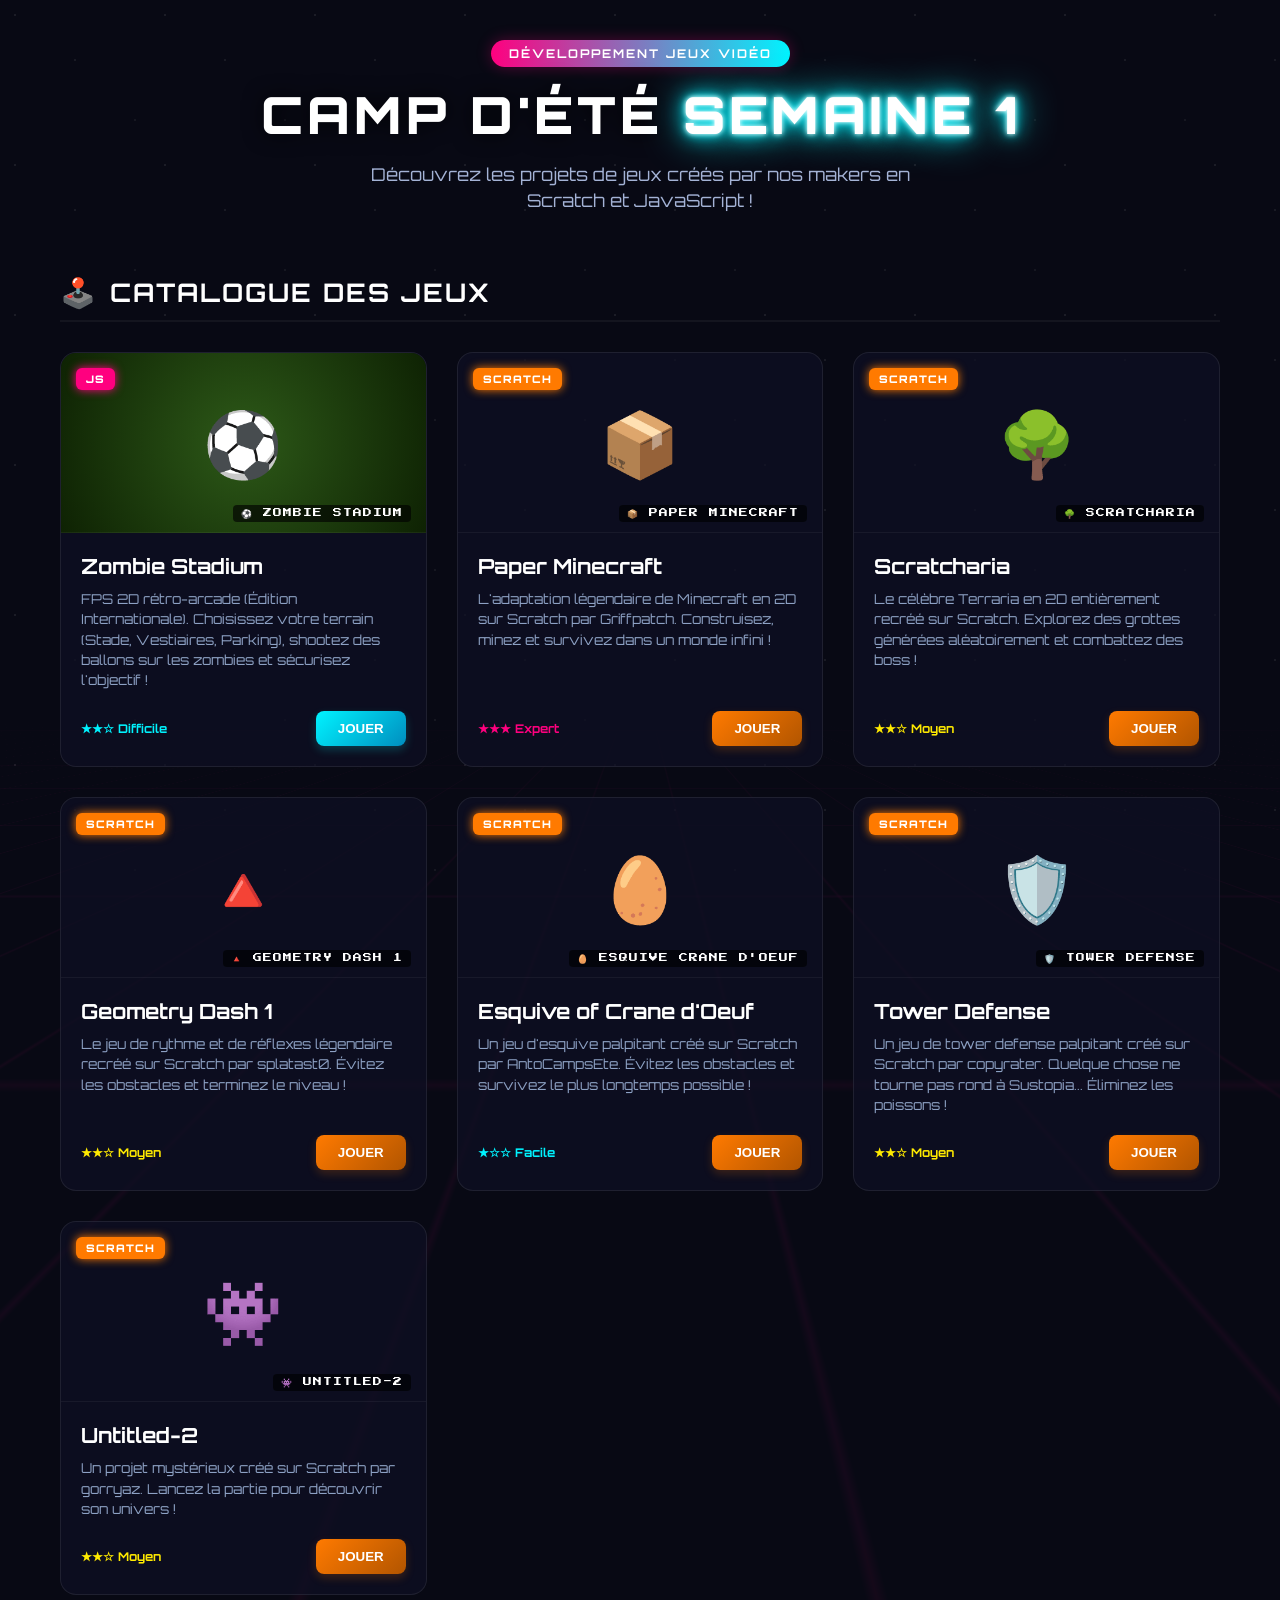
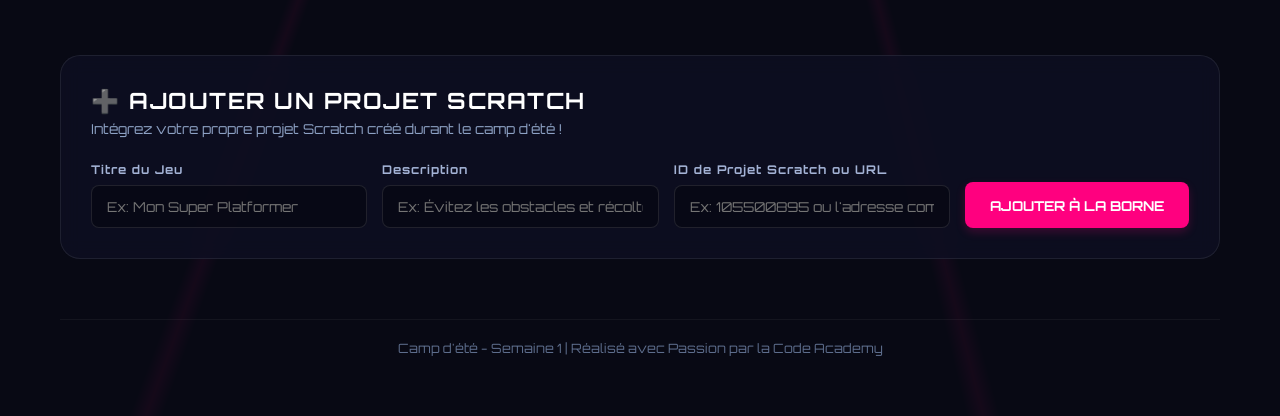
==== commit c6dd5258: "ajout Mario" ====
--- a/index.html
+++ b/index.html
@@ -107,7 +107,7 @@
                     </div>
                 </div>
 
-                <!-- Jeu Scratch : Tower Defense (Default 6) -->
+                 <!-- Jeu Scratch : Tower Defense (Default 6) -->
                 <div class="game-card scratch-card" data-game-type="scratch" data-src="1351865785">
                     <div class="card-badge tag-scratch">SCRATCH</div>
                     <div class="card-preview scratch-bg-5" style="background-image: url('https://uploads.scratch.mit.edu/projects/thumbnails/1351865785.png')">
@@ -116,6 +116,22 @@
                     <div class="card-content">
                         <h3>Tower Defense</h3>
                         <p class="card-desc">Un jeu de tower defense palpitant créé sur Scratch par copyrater. Quelque chose ne tourne pas rond à Sustopia... Éliminez les poissons !</p>
+                        <div class="card-controls">
+                            <span class="difficulty normal">★★☆ Moyen</span>
+                            <button class="play-btn">JOUER</button>
+                        </div>
+                    </div>
+                </div>
+
+                <!-- Jeu Scratch : Untitled-2 (Default 7) -->
+                <div class="game-card scratch-card" data-game-type="scratch" data-src="1351854859">
+                    <div class="card-badge tag-scratch">SCRATCH</div>
+                    <div class="card-preview scratch-bg-6" style="background-image: url('https://uploads.scratch.mit.edu/projects/thumbnails/1351854859.png')">
+                        <div class="preview-overlay">👾 UNTITLED-2</div>
+                    </div>
+                    <div class="card-content">
+                        <h3>Untitled-2</h3>
+                        <p class="card-desc">Un projet mystérieux créé sur Scratch par gorryaz. Lancez la partie pour découvrir son univers !</p>
                         <div class="card-controls">
                             <span class="difficulty normal">★★☆ Moyen</span>
                             <button class="play-btn">JOUER</button>
--- a/portal_style.css
+++ b/portal_style.css
@@ -236,6 +236,14 @@
     font-size: 4rem;
 }
 
+.scratch-bg-6 {
+    background-image: radial-gradient(circle, #ff0055 0%, #3e0011 100%);
+}
+.scratch-bg-6::before {
+    content: '👾';
+    font-size: 4rem;
+}
+
 .scratch-bg-custom {
     background-image: radial-gradient(circle, #9c27b0 0%, #1a0033 100%);
 }
